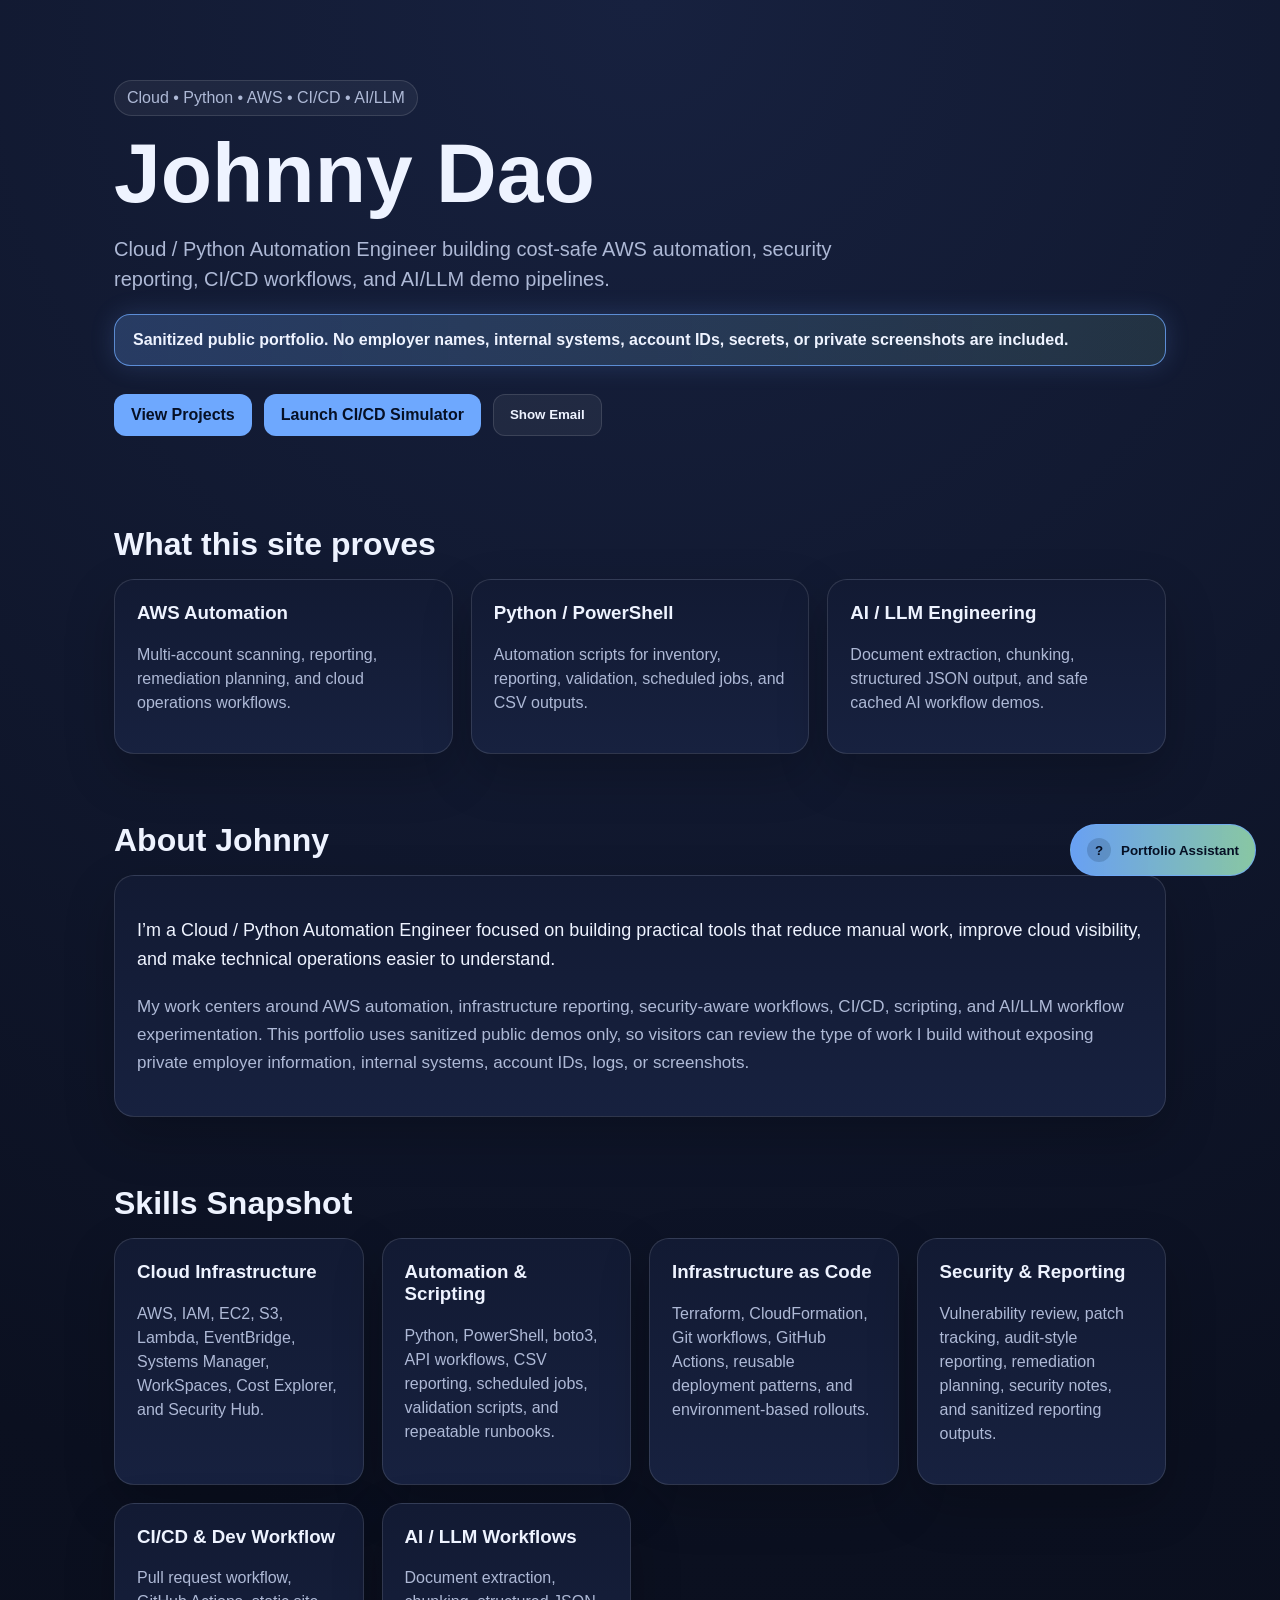
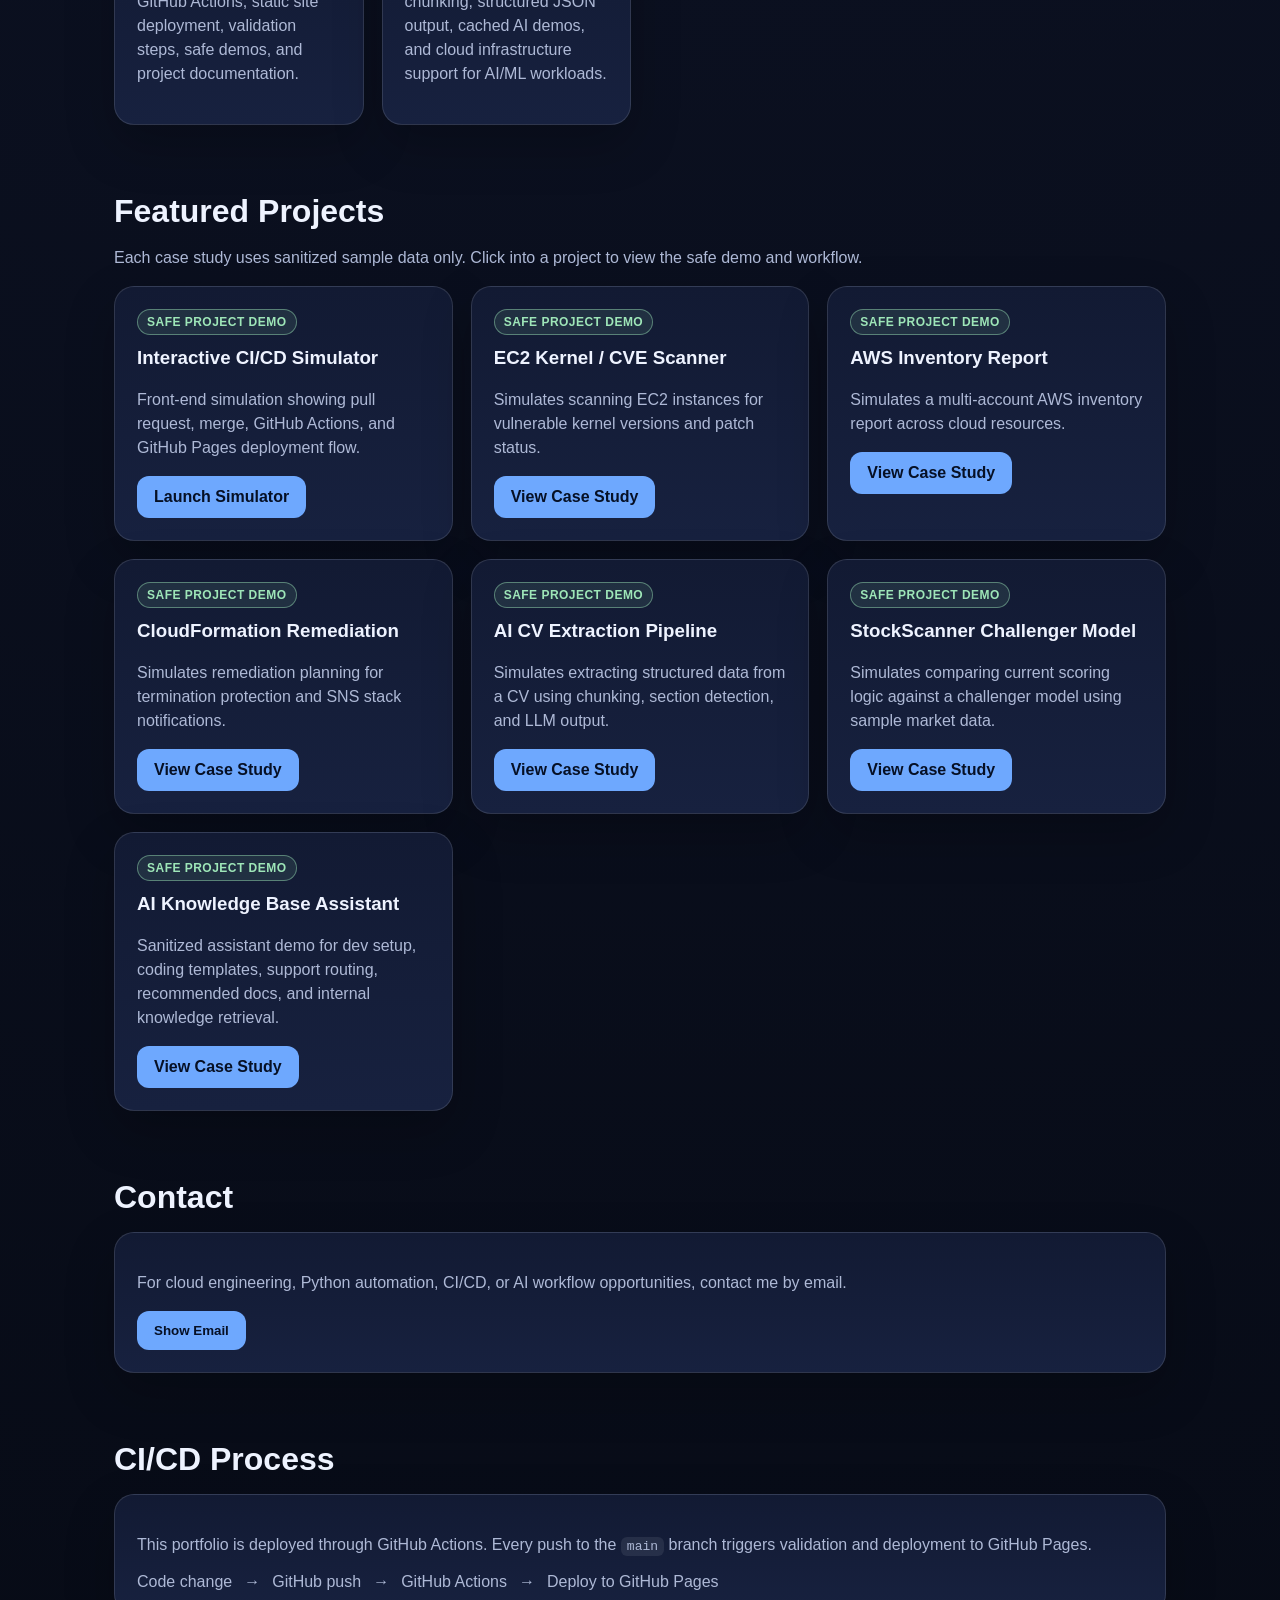
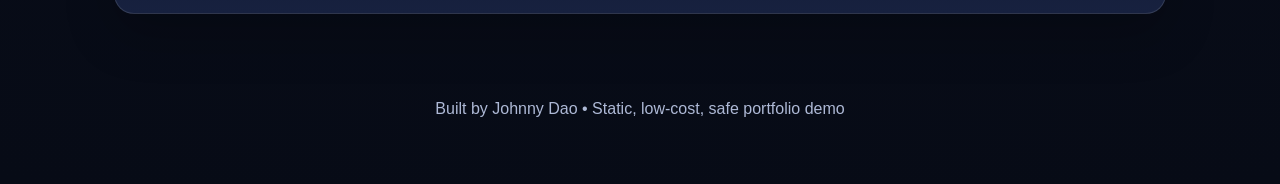
==== index.html @ aa7c425a "build interactive portfolio site" ====
﻿<!doctype html>
<html lang="en">
<head>
  <meta charset="utf-8" />
  <meta name="viewport" content="width=device-width, initial-scale=1" />
  <title>Johnny Dao | Cloud & Python Automation Portfolio</title>
  <link rel="stylesheet" href="styles.css" />
</head>
<body>
  <header class="hero">
    <div class="pill">Cloud • Python • AWS • CI/CD • AI/LLM</div>
    <h1>Johnny Dao</h1>
    <p class="subtitle">
      Cloud / Python Automation Engineer building cost-safe AWS automation,
      security reporting, CI/CD workflows, and AI/LLM demo pipelines.
    </p>

    <div class="hero-callout">
      Sanitized public portfolio. No employer names, internal systems, account IDs, secrets, or private screenshots are included.
    </div>

    <div class="hero-actions">
      <a href="#projects" class="btn primary cta-pulse">View Projects</a>
      <a href="projects/cicd-simulator.html" class="btn primary cta-pulse">Launch CI/CD Simulator</a>
      <button class="btn" type="button" data-show-email>Show Email</button>
    </div>
<!-- EMAIL_REVEAL_START -->
    <div id="email-reveal" class="email-reveal hidden" aria-live="polite">
      <p class="muted">Copy and paste this email:</p>
      <div class="email-copy-row">
        <code id="contact-email">jdao917@gmail.com</code>
        <button id="copy-email-btn" class="btn primary" type="button">Copy Email</button>
      </div>
      <p id="copy-email-status" class="small-note"></p>
    </div>
<!-- EMAIL_REVEAL_END -->
  </header>

  <main>
    <section class="section">
      <h2>What this site proves</h2>
      <div class="grid three">
        <div class="card">
          <h3>AWS Automation</h3>
          <p>Multi-account scanning, reporting, remediation planning, and cloud operations workflows.</p>
        </div>
        <div class="card">
          <h3>Python / PowerShell</h3>
          <p>Automation scripts for inventory, reporting, validation, scheduled jobs, and CSV outputs.</p>
        </div>
        <div class="card">
          <h3>AI / LLM Engineering</h3>
          <p>Document extraction, chunking, structured JSON output, and safe cached AI workflow demos.</p>
        </div>
      </div>
    </section>
    <section id="about" class="section">
      <h2>About Johnny</h2>
      <div class="card about-card">
        <p>
          I’m a Cloud / Python Automation Engineer focused on building practical tools that reduce manual work,
          improve cloud visibility, and make technical operations easier to understand.
        </p>
        <p>
          My work centers around AWS automation, infrastructure reporting, security-aware workflows, CI/CD,
          scripting, and AI/LLM workflow experimentation. This portfolio uses sanitized public demos only,
          so visitors can review the type of work I build without exposing private employer information,
          internal systems, account IDs, logs, or screenshots.
        </p>
      </div>
    </section>

    <section class="section">
      <h2>Skills Snapshot</h2>
      <div class="grid three">
        <div class="card">
          <h3>Cloud Infrastructure</h3>
          <p>AWS, IAM, EC2, S3, Lambda, EventBridge, Systems Manager, WorkSpaces, Cost Explorer, and Security Hub.</p>
        </div>
        <div class="card">
          <h3>Automation & Scripting</h3>
          <p>Python, PowerShell, boto3, API workflows, CSV reporting, scheduled jobs, validation scripts, and repeatable runbooks.</p>
        </div>
        <div class="card">
          <h3>Infrastructure as Code</h3>
          <p>Terraform, CloudFormation, Git workflows, GitHub Actions, reusable deployment patterns, and environment-based rollouts.</p>
        </div>
        <div class="card">
          <h3>Security & Reporting</h3>
          <p>Vulnerability review, patch tracking, audit-style reporting, remediation planning, security notes, and sanitized reporting outputs.</p>
        </div>
        <div class="card">
          <h3>CI/CD & Dev Workflow</h3>
          <p>Pull request workflow, GitHub Actions, static site deployment, validation steps, safe demos, and project documentation.</p>
        </div>
        <div class="card">
          <h3>AI / LLM Workflows</h3>
          <p>Document extraction, chunking, structured JSON output, cached AI demos, and cloud infrastructure support for AI/ML workloads.</p>
        </div>
      </div>
    </section>
    <section id="projects" class="section">
      <h2>Featured Projects</h2>
      <p class="muted">
        Each case study uses sanitized sample data only. Click into a project to view the safe demo and workflow.
      </p>

      <div class="grid two">
        <article class="project-card" data-project-id="cicd">
          <h3>Interactive CI/CD Simulator</h3>
          <p>Front-end simulation showing pull request, merge, GitHub Actions, and GitHub Pages deployment flow.</p>
          <a href="projects/cicd-simulator.html" class="btn primary" data-view-project="cicd">Launch Simulator</a>
        </article>

        <article class="project-card" data-project-id="cve">
          <h3>EC2 Kernel / CVE Scanner</h3>
          <p>Simulates scanning EC2 instances for vulnerable kernel versions and patch status.</p>
          <a href="projects/ec2-kernel-cve-scanner.html" class="btn primary" data-view-project="cve">View Case Study</a>
        </article>

        <article class="project-card" data-project-id="inventory">
          <h3>AWS Inventory Report</h3>
          <p>Simulates a multi-account AWS inventory report across cloud resources.</p>
          <a href="projects/aws-inventory-report.html" class="btn primary" data-view-project="inventory">View Case Study</a>
        </article>

        <article class="project-card" data-project-id="cloudformation">
          <h3>CloudFormation Remediation</h3>
          <p>Simulates remediation planning for termination protection and SNS stack notifications.</p>
          <a href="projects/cloudformation-remediation.html" class="btn primary" data-view-project="cloudformation">View Case Study</a>
        </article>

        <article class="project-card" data-project-id="ai-cv">
          <h3>AI CV Extraction Pipeline</h3>
          <p>Simulates extracting structured data from a CV using chunking, section detection, and LLM output.</p>
          <a href="projects/ai-cv-extraction.html" class="btn primary" data-view-project="ai-cv">View Case Study</a>
        </article>

        <article class="project-card" data-project-id="stockscanner">
          <h3>StockScanner Challenger Model</h3>
          <p>Simulates comparing current scoring logic against a challenger model using sample market data.</p>
          <a href="projects/stockscanner-challenger.html" class="btn primary" data-view-project="stockscanner">View Case Study</a>
        </article>
        <article class="project-card" data-project-id="ai-kb">
          <h3>AI Knowledge Base Assistant</h3>
          <p>Sanitized assistant demo for dev setup, coding templates, support routing, recommended docs, and internal knowledge retrieval.</p>
          <a href="projects/ai-knowledgebase-assistant.html" class="btn primary" data-view-project="ai-kb">View Case Study</a>
        </article>
      
      </div>
    </section>

    <section id="contact" class="section">
      <h2>Contact</h2>
      <div class="card">
        <p>
          For cloud engineering, Python automation, CI/CD, or AI workflow opportunities, contact me by email.
        </p>
        <button class="btn primary" type="button" data-show-email>Show Email</button>
      </div>
    </section>

    <section id="cicd" class="section">
      <h2>CI/CD Process</h2>
      <div class="card">
        <p>
          This portfolio is deployed through GitHub Actions. Every push to the
          <code>main</code> branch triggers validation and deployment to GitHub Pages.
        </p>
        <div class="pipeline">
          <span>Code change</span>
          <span>→</span>
          <span>GitHub push</span>
          <span>→</span>
          <span>GitHub Actions</span>
          <span>→</span>
          <span>Deploy to GitHub Pages</span>
        </div>
      </div>
    </section>
  </main>

  <footer>
    <p>Built by Johnny Dao • Static, low-cost, safe portfolio demo</p>
  </footer>
  <!-- PORTFOLIO_ASSISTANT_START -->
  <div id="portfolio-assistant" class="assistant-widget" aria-live="polite">
    <button id="assistant-launcher" class="assistant-launcher" type="button" aria-expanded="false" aria-controls="assistant-panel">
      <span class="assistant-launcher-icon">?</span>
      <span>Portfolio Assistant</span>
    </button>

    <section id="assistant-panel" class="assistant-panel hidden" aria-label="Portfolio assistant">
      <div class="assistant-header">
        <div>
          <strong>Portfolio Assistant</strong>
          <span>Ask about Johnny's skills and projects</span>
        </div>
        <button id="assistant-close" class="assistant-close" type="button" aria-label="Close assistant">×</button>
      </div>

      <div id="assistant-messages" class="assistant-messages">
        <div class="assistant-message bot">
          Hi, I’m Johnny’s portfolio assistant. Choose a question below or type one in.
        </div>
      </div>

      <div class="assistant-quick-actions">
        <button type="button" data-assistant-question="path">Recommended path</button>
        <button type="button" data-assistant-question="who">Who is Johnny?</button>
        <button type="button" data-assistant-question="site">What does this site do?</button>
        <button type="button" data-assistant-question="projects">Show projects</button>
        <button type="button" data-assistant-question="aws">AWS automation</button>
        <button type="button" data-assistant-question="ai">AI / LLM work</button><button type="button" data-assistant-question="kb">Knowledge base</button>
        <button type="button" data-assistant-question="cicd">CI/CD simulator</button>
        <button type="button" data-assistant-question="contact">Contact</button>
      </div>

      <form id="assistant-form" class="assistant-form">
        <input id="assistant-input" type="text" placeholder="Ask about Johnny, projects, CI/CD..." autocomplete="off" />
        <button class="btn primary" type="submit">Ask</button>
      </form>
    </section>
  </div>
  <!-- PORTFOLIO_ASSISTANT_END -->
  <script src="script.js"></script>
</body>
</html>
---- styles.css ----
﻿:root {
  --bg: #0b1020;
  --card: #121a33;
  --card2: #17213f;
  --text: #eef3ff;
  --muted: #aeb9d6;
  --accent: #6ea8fe;
  --good: #9ee6b8;
  --warning: #ffe8a3;
  --border: rgba(255,255,255,.12);
}

* {
  box-sizing: border-box;
}

html {
  scroll-behavior: smooth;
}

body {
  margin: 0;
  font-family: Arial, Helvetica, sans-serif;
  background: radial-gradient(circle at top, #17213f 0, #0b1020 45%, #070b16 100%);
  color: var(--text);
}

.hero,
.section,
.page-shell {
  max-width: 1100px;
  margin: 0 auto;
  padding-left: 24px;
  padding-right: 24px;
}

.hero {
  padding-top: 80px;
  padding-bottom: 56px;
}

.page-shell {
  padding-top: 34px;
  padding-bottom: 56px;
}

.pill {
  display: inline-block;
  padding: 8px 12px;
  border: 1px solid var(--border);
  border-radius: 999px;
  color: var(--muted);
  background: rgba(255,255,255,.05);
  margin-bottom: 18px;
}

h1 {
  font-size: clamp(44px, 8vw, 84px);
  margin: 0 0 12px;
  line-height: .95;
}

h2 {
  font-size: 32px;
  margin: 0 0 16px;
}

h3 {
  margin-top: 0;
}

.subtitle,
.project-lead {
  max-width: 780px;
  font-size: 20px;
  color: var(--muted);
  line-height: 1.5;
}

.section {
  padding-top: 34px;
  padding-bottom: 34px;
}

.grid {
  display: grid;
  gap: 18px;
}

.grid.two {
  grid-template-columns: repeat(auto-fit, minmax(280px, 1fr));
}

.grid.three {
  grid-template-columns: repeat(auto-fit, minmax(220px, 1fr));
}

.card,
.project-card,
.output,
.project-detail {
  background: linear-gradient(180deg, var(--card), var(--card2));
  border: 1px solid var(--border);
  border-radius: 20px;
  padding: 22px;
  box-shadow: 0 20px 50px rgba(0,0,0,.22);
}

.project-detail {
  margin-top: 22px;
}

.project-card {
  position: relative;
}

.project-card::before {
  content: "SAFE PROJECT DEMO";
  display: inline-block;
  margin-bottom: 12px;
  padding: 5px 9px;
  border-radius: 999px;
  border: 1px solid rgba(158,230,184,.45);
  background: rgba(158,230,184,.10);
  color: var(--good);
  font-size: 12px;
  font-weight: 800;
  letter-spacing: .04em;
}

.project-card.viewed {
  border-color: rgba(158,230,184,.55);
}

.viewed-badge {
  display: inline-block;
  margin-left: 10px;
  margin-top: 14px;
  padding: 5px 10px;
  border-radius: 999px;
  border: 1px solid rgba(158,230,184,.45);
  background: rgba(158,230,184,.10);
  color: var(--good);
  font-size: 12px;
  font-weight: 800;
}

.project-card p,
.card p,
.muted,
li {
  color: var(--muted);
  line-height: 1.5;
}

.hero-actions {
  display: flex;
  gap: 12px;
  flex-wrap: wrap;
  margin-top: 28px;
}

.btn,
.back-button {
  display: inline-block;
  border: 1px solid var(--border);
  background: rgba(255,255,255,.06);
  color: var(--text);
  padding: 11px 16px;
  border-radius: 12px;
  text-decoration: none;
  cursor: pointer;
  font-weight: 700;
}

.btn.primary {
  background: var(--accent);
  color: #061025;
  border-color: transparent;
}

.btn:hover,
.back-button:hover {
  transform: translateY(-2px);
  filter: brightness(1.08);
}

.back-button {
  margin-bottom: 18px;
}

.hero-callout,
.demo-callout,
.sim-callout {
  margin: 18px 0 16px;
  padding: 16px 18px;
  border-radius: 16px;
  border: 1px solid rgba(110,168,254,.75);
  background: linear-gradient(90deg, rgba(110,168,254,.24), rgba(158,230,184,.12));
  color: var(--text);
  font-weight: 800;
  box-shadow: 0 0 24px rgba(110,168,254,.18);
}

.output {
  margin-top: 24px;
  scroll-margin: 120px;
}

.hidden {
  display: none;
}

.output-header {
  display: flex;
  justify-content: space-between;
  gap: 12px;
  align-items: center;
  border-bottom: 1px solid var(--border);
  padding-bottom: 12px;
  margin-bottom: 16px;
}

.status {
  color: var(--good);
  font-size: 13px;
  border: 1px solid rgba(158,230,184,.35);
  padding: 6px 10px;
  border-radius: 999px;
}

pre {
  background: #050814;
  color: #d6e2ff;
  padding: 16px;
  border-radius: 14px;
  overflow-x: auto;
  min-height: 120px;
}

.metrics {
  display: grid;
  grid-template-columns: repeat(auto-fit, minmax(160px, 1fr));
  gap: 12px;
  margin: 18px 0;
}

.metric {
  background: rgba(255,255,255,.06);
  border: 1px solid var(--border);
  border-radius: 14px;
  padding: 14px;
}

.metric strong {
  display: block;
  font-size: 24px;
  margin-bottom: 4px;
}

table {
  width: 100%;
  border-collapse: collapse;
  overflow: hidden;
  border-radius: 14px;
}

th,
td {
  padding: 12px;
  border-bottom: 1px solid var(--border);
  text-align: left;
}

th {
  color: var(--muted);
  background: rgba(255,255,255,.06);
}

.architecture {
  color: var(--muted);
  font-style: italic;
}

.security-notice {
  margin: 18px 0;
  padding: 14px 16px;
  border: 1px solid rgba(255, 193, 7, .35);
  background: rgba(255, 193, 7, .08);
  color: var(--warning);
  border-radius: 14px;
  line-height: 1.5;
}

.demo-steps {
  margin: 16px 0 18px;
  padding: 16px;
  border: 1px solid var(--border);
  background: rgba(255,255,255,.05);
  border-radius: 14px;
}

.demo-steps h4 {
  margin: 0 0 10px;
}

.demo-steps ul {
  margin: 0;
  padding-left: 22px;
}

.pipeline {
  display: flex;
  gap: 12px;
  flex-wrap: wrap;
  margin-top: 16px;
  color: var(--muted);
}

code {
  background: rgba(255,255,255,.08);
  padding: 2px 6px;
  border-radius: 6px;
}

.simulator-card {
  overflow: hidden;
}

.sim-form {
  display: flex;
  gap: 12px;
  flex-wrap: wrap;
  align-items: end;
  margin-top: 18px;
}

.sim-form label {
  display: block;
  width: 100%;
  color: var(--muted);
  font-weight: 700;
}

.sim-form select {
  flex: 1;
  min-width: 220px;
  padding: 12px 14px;
  border-radius: 12px;
  border: 1px solid var(--border);
  background: #050814;
  color: var(--text);
  font-size: 16px;
}

.sim-backdrop {
  position: fixed;
  inset: 0;
  background: rgba(0,0,0,.72);
  z-index: 999;
}

.sim-output {
  position: fixed;
  top: 50%;
  left: 50%;
  transform: translate(-50%, -50%);
  width: min(900px, calc(100vw - 32px));
  max-height: 86vh;
  overflow-y: auto;
  z-index: 1000;
  margin-top: 0;
  padding: 24px;
  border: 1px solid var(--border);
  background: linear-gradient(180deg, var(--card), var(--card2));
  border-radius: 20px;
  box-shadow: 0 30px 90px rgba(0,0,0,.55);
}

.sim-output.hidden,
.sim-backdrop.hidden {
  display: none;
}

.modal-close {
  position: absolute;
  top: 14px;
  right: 14px;
  width: 34px;
  height: 34px;
  border-radius: 999px;
  border: 1px solid var(--border);
  background: rgba(255,255,255,.08);
  color: var(--text);
  cursor: pointer;
  font-size: 22px;
  line-height: 1;
}

.sim-pipeline {
  display: grid;
  gap: 10px;
  margin: 12px 0 18px;
}

.sim-step {
  padding: 12px 14px;
  border-radius: 12px;
  border: 1px solid var(--border);
  background: rgba(255,255,255,.05);
  color: var(--muted);
}

.sim-step.done {
  color: var(--good);
  border-color: rgba(158,230,184,.35);
  background: rgba(158,230,184,.08);
}

.sim-preview {
  margin-top: 14px;
  padding: 14px 16px;
  border-radius: 14px;
  border: 1px solid var(--border);
  background: rgba(255,255,255,.06);
  text-align: center;
}

.sim-animal {
  font-size: 72px;
  line-height: 1;
  margin-bottom: 12px;
}

.sim-animal-label {
  font-size: 18px;
  font-weight: 700;
  margin-bottom: 10px;
  color: var(--text);
}

#merge-pr-btn {
  margin: 4px 0 18px;
}

#merge-pr-btn:disabled {
  opacity: .6;
  cursor: not-allowed;
}

footer {
  text-align: center;
  color: var(--muted);
  padding: 36px 24px 50px;
}

@media (max-width: 640px) {
  .hero {
    padding-top: 48px;
  }

  .hero-actions,
  .sim-form {
    flex-direction: column;
    align-items: stretch;
  }

  .btn {
    text-align: center;
  }
}

/* Actionable CTA button pulse */
.cta-pulse,
.project-card .btn.primary,
[data-demo-file],
#run-cicd-sim {
  position: relative;
  box-shadow: 0 0 0 0 rgba(110,168,254,.65);
  animation: pulseCta 1.8s infinite;
}

.cta-pulse:hover,
.project-card .btn.primary:hover,
[data-demo-file]:hover,
#run-cicd-sim:hover {
  transform: translateY(-2px);
  filter: brightness(1.12);
}

@keyframes pulseCta {
  0% {
    box-shadow: 0 0 0 0 rgba(110,168,254,.65);
  }
  70% {
    box-shadow: 0 0 0 12px rgba(110,168,254,0);
  }
  100% {
    box-shadow: 0 0 0 0 rgba(110,168,254,0);
  }
}

/* Email reveal card */
.email-reveal {
  margin-top: 22px;
  max-width: 560px;
  padding: 18px;
  border-radius: 18px;
  border: 1px solid rgba(110,168,254,.55);
  background: linear-gradient(180deg, rgba(18,26,51,.95), rgba(23,33,63,.95));
  box-shadow: 0 20px 50px rgba(0,0,0,.22);
}

.email-copy-row {
  display: flex;
  gap: 12px;
  flex-wrap: wrap;
  align-items: center;
}

.email-copy-row code {
  font-size: 18px;
  padding: 12px 14px;
  background: #050814;
  border: 1px solid var(--border);
  border-radius: 12px;
}

.small-note {
  margin-bottom: 0;
  color: var(--good);
  font-weight: 700;
}

/* Portfolio Assistant */
.assistant-widget {
  position: fixed;
  right: 24px;
  bottom: 24px;
  z-index: 1200;
  font-family: Arial, Helvetica, sans-serif;
}

.assistant-launcher {
  display: flex;
  align-items: center;
  gap: 10px;
  border: 1px solid rgba(110,168,254,.75);
  background: linear-gradient(90deg, rgba(110,168,254,.95), rgba(158,230,184,.85));
  color: #061025;
  padding: 13px 16px;
  border-radius: 999px;
  cursor: pointer;
  font-weight: 800;
  box-shadow: 0 0 0 0 rgba(110,168,254,.65);
  animation: pulseCta 1.8s infinite;
}

.assistant-launcher:hover {
  transform: translateY(-2px);
  filter: brightness(1.08);
}

.assistant-launcher-icon {
  width: 24px;
  height: 24px;
  display: inline-grid;
  place-items: center;
  border-radius: 999px;
  background: rgba(6,16,37,.16);
  font-weight: 900;
}

.assistant-panel {
  position: absolute;
  right: 0;
  bottom: 64px;
  width: min(390px, calc(100vw - 32px));
  border: 1px solid var(--border);
  border-radius: 22px;
  background: linear-gradient(180deg, var(--card), var(--card2));
  box-shadow: 0 30px 90px rgba(0,0,0,.55);
  overflow: hidden;
}

.assistant-panel.hidden {
  display: none;
}

.assistant-header {
  display: flex;
  justify-content: space-between;
  gap: 12px;
  align-items: flex-start;
  padding: 16px;
  border-bottom: 1px solid var(--border);
  background: rgba(255,255,255,.04);
}

.assistant-header strong {
  display: block;
  margin-bottom: 4px;
}

.assistant-header span {
  display: block;
  color: var(--muted);
  font-size: 13px;
}

.assistant-close {
  width: 32px;
  height: 32px;
  border-radius: 999px;
  border: 1px solid var(--border);
  background: rgba(255,255,255,.08);
  color: var(--text);
  cursor: pointer;
  font-size: 20px;
  line-height: 1;
}

.assistant-messages {
  display: grid;
  gap: 10px;
  max-height: 280px;
  overflow-y: auto;
  padding: 16px;
}

.assistant-message {
  padding: 12px 13px;
  border-radius: 16px;
  line-height: 1.45;
  font-size: 14px;
}

.assistant-message p {
  margin: 0;
}

.assistant-message.bot {
  background: rgba(255,255,255,.06);
  border: 1px solid var(--border);
  color: var(--text);
}

.assistant-message.user {
  justify-self: end;
  background: rgba(110,168,254,.18);
  border: 1px solid rgba(110,168,254,.45);
  color: var(--text);
}

.assistant-links {
  display: flex;
  gap: 8px;
  flex-wrap: wrap;
  margin-top: 10px;
}

.assistant-link {
  display: inline-block;
  padding: 7px 9px;
  border-radius: 999px;
  background: rgba(110,168,254,.14);
  border: 1px solid rgba(110,168,254,.45);
  color: var(--text);
  text-decoration: none;
  font-size: 13px;
  font-weight: 800;
}

.assistant-quick-actions {
  display: flex;
  gap: 8px;
  flex-wrap: wrap;
  padding: 0 16px 14px;
}

.assistant-quick-actions button {
  border: 1px solid var(--border);
  background: rgba(255,255,255,.06);
  color: var(--text);
  border-radius: 999px;
  padding: 8px 10px;
  cursor: pointer;
  font-size: 13px;
  font-weight: 700;
}

.assistant-quick-actions button:hover,
.assistant-link:hover {
  filter: brightness(1.12);
  transform: translateY(-1px);
}

.assistant-form {
  display: flex;
  gap: 8px;
  padding: 14px 16px 16px;
  border-top: 1px solid var(--border);
  background: rgba(0,0,0,.12);
}

.assistant-form input {
  flex: 1;
  min-width: 0;
  padding: 11px 12px;
  border-radius: 12px;
  border: 1px solid var(--border);
  background: #050814;
  color: var(--text);
  font-size: 14px;
}

.assistant-form .btn {
  padding: 10px 12px;
}

@media (max-width: 640px) {
  .assistant-widget {
    right: 16px;
    bottom: 16px;
    left: 16px;
  }

  .assistant-launcher {
    margin-left: auto;
  }

  .assistant-panel {
    right: 0;
    left: 0;
    width: auto;
    bottom: 64px;
  }
}

/* LinkedIn polish */
.about-card p {
  font-size: 17px;
  line-height: 1.65;
  color: var(--muted);
}

.about-card p:first-child {
  color: var(--text);
  font-size: 18px;
}

.assistant-quick-actions button:first-child {
  border-color: rgba(158,230,184,.55);
  background: rgba(158,230,184,.12);
  color: var(--good);
}

.project-footer-actions {
  display: flex;
  gap: 12px;
  flex-wrap: wrap;
  margin-top: 28px;
  padding-top: 22px;
  border-top: 1px solid var(--border);
}

.demo-links {
  margin-top: 18px;
}

.demo-links h4 {
  margin: 0 0 12px;
}

.demo-link-grid {
  display: grid;
  grid-template-columns: repeat(auto-fit, minmax(220px, 1fr));
  gap: 12px;
}

.doc-link-card {
  display: block;
  padding: 14px;
  border-radius: 14px;
  border: 1px solid rgba(110,168,254,.45);
  background: rgba(110,168,254,.08);
  color: var(--text);
  text-decoration: none;
}

.doc-link-card strong {
  display: block;
  margin-bottom: 6px;
}

.doc-link-card span {
  display: block;
  color: var(--muted);
  line-height: 1.45;
}

.doc-link-card:hover {
  transform: translateY(-2px);
  filter: brightness(1.12);
}

/* Make generated knowledge base document links feel clickable */
.demo-links .doc-link-card {
  position: relative;
  box-shadow: 0 0 0 0 rgba(110,168,254,.55);
  animation: pulseDocCard 2s infinite;
  transition: transform .18s ease, filter .18s ease, border-color .18s ease;
}

.demo-links .doc-link-card::after {
  content: "Open doc →";
  display: inline-block;
  margin-top: 12px;
  padding: 6px 9px;
  border-radius: 999px;
  background: var(--accent);
  color: #061025;
  font-size: 12px;
  font-weight: 900;
}

.demo-links .doc-link-card:hover {
  transform: translateY(-3px);
  filter: brightness(1.15);
  border-color: rgba(110,168,254,.85);
}

@keyframes pulseDocCard {
  0% {
    box-shadow: 0 0 0 0 rgba(110,168,254,.55);
  }
  70% {
    box-shadow: 0 0 0 10px rgba(110,168,254,0);
  }
  100% {
    box-shadow: 0 0 0 0 rgba(110,168,254,0);
  }
}
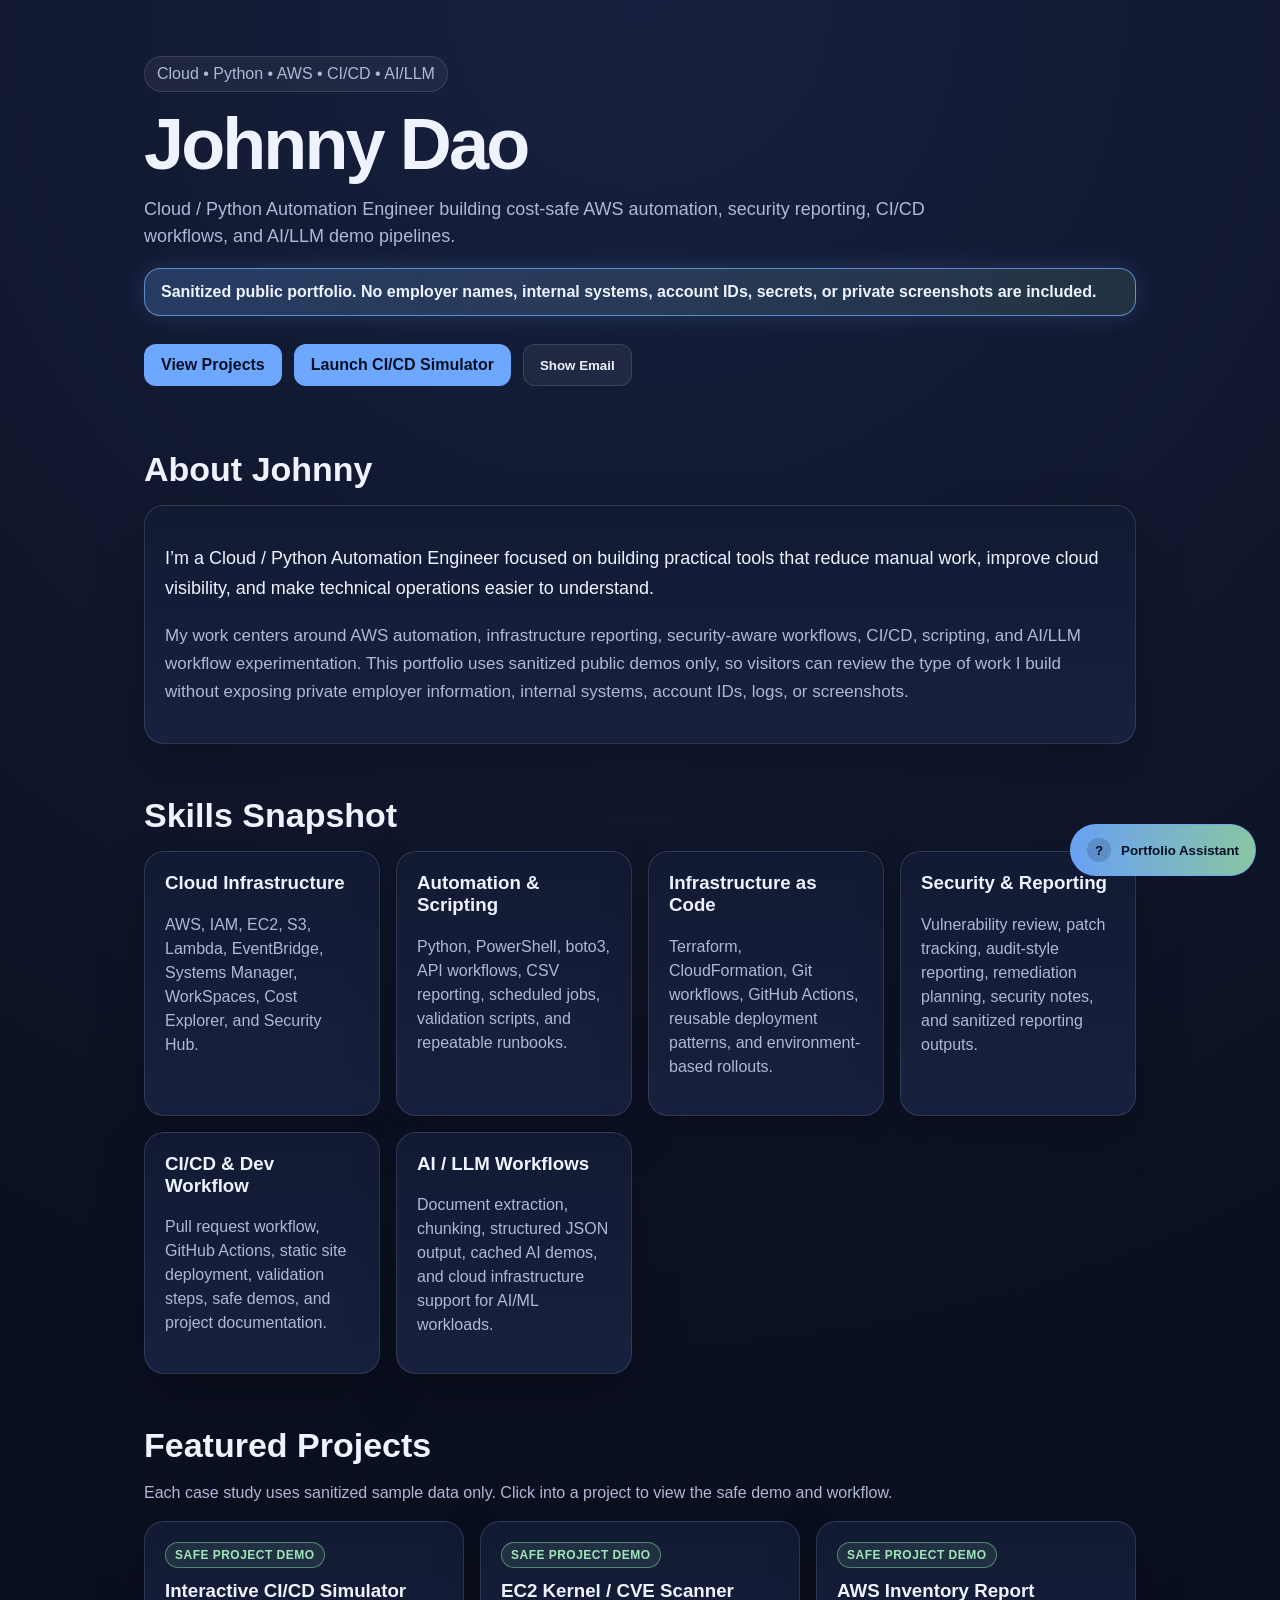
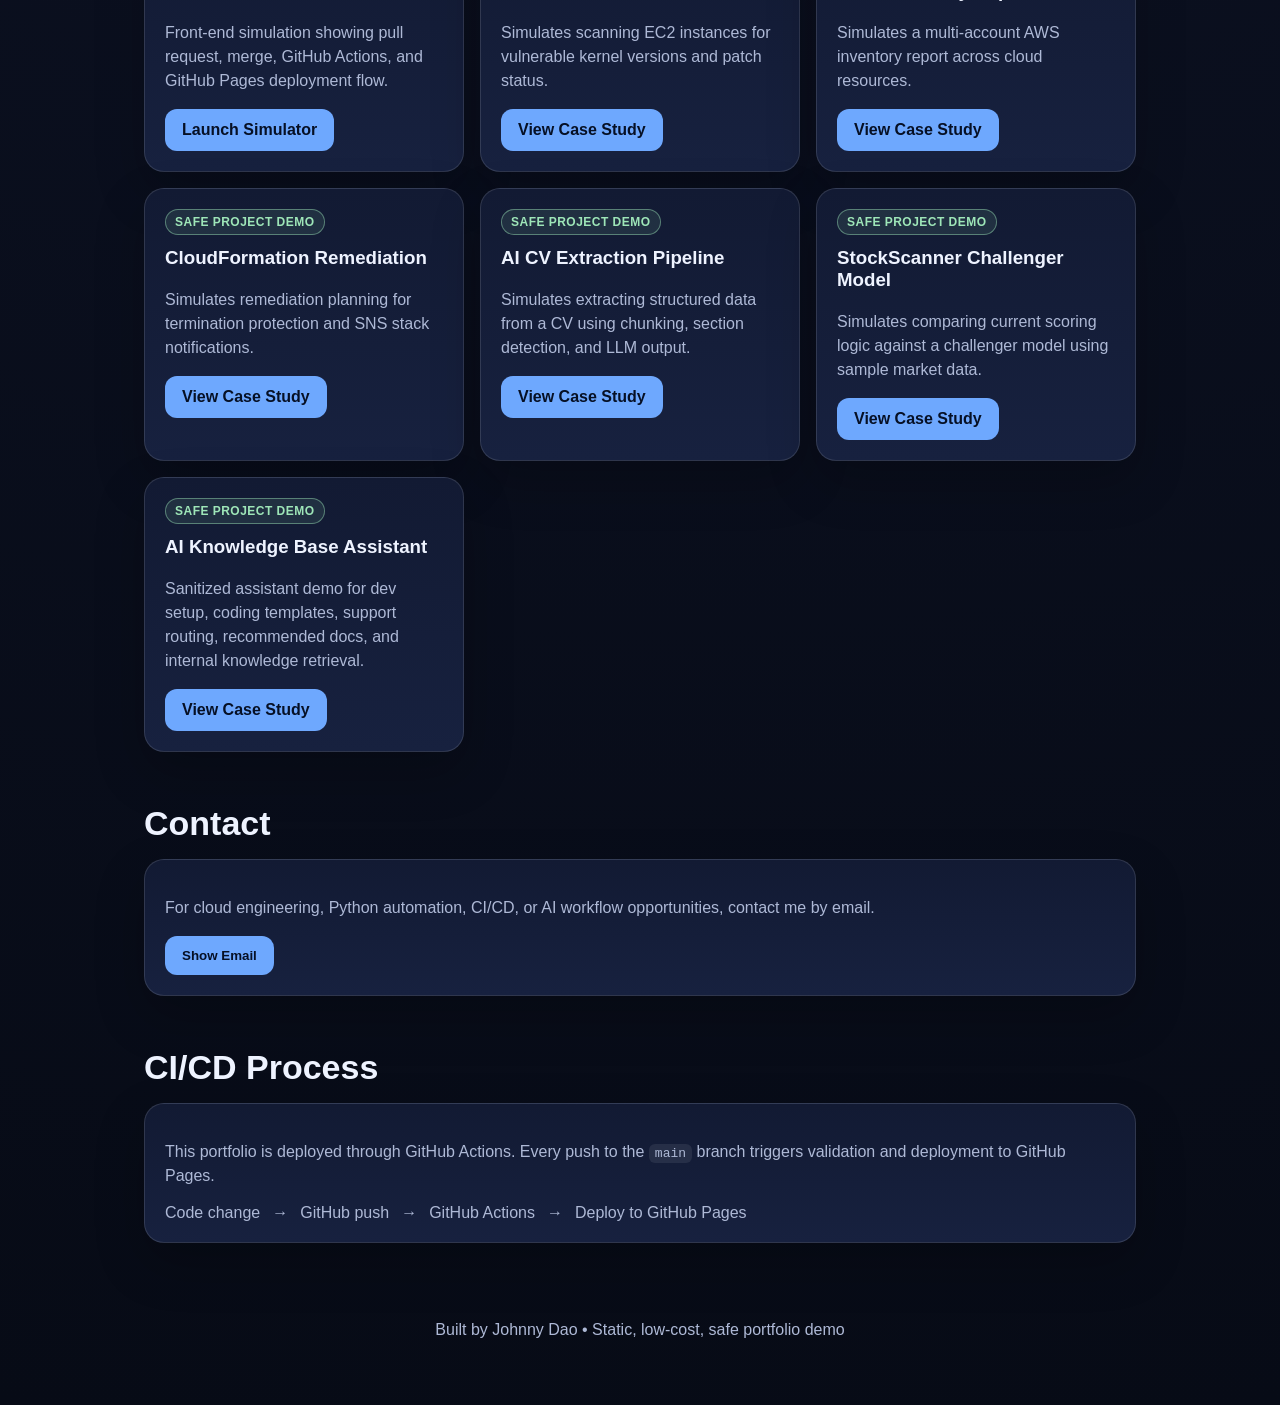
==== commit fb102dfd: "tighten homepage layout" ====
--- a/index.html
+++ b/index.html
@@ -37,24 +37,7 @@
   </header>
 
   <main>
-    <section class="section">
-      <h2>What this site proves</h2>
-      <div class="grid three">
-        <div class="card">
-          <h3>AWS Automation</h3>
-          <p>Multi-account scanning, reporting, remediation planning, and cloud operations workflows.</p>
-        </div>
-        <div class="card">
-          <h3>Python / PowerShell</h3>
-          <p>Automation scripts for inventory, reporting, validation, scheduled jobs, and CSV outputs.</p>
-        </div>
-        <div class="card">
-          <h3>AI / LLM Engineering</h3>
-          <p>Document extraction, chunking, structured JSON output, and safe cached AI workflow demos.</p>
-        </div>
-      </div>
-    </section>
-    <section id="about" class="section">
+<section id="about" class="section">
       <h2>About Johnny</h2>
       <div class="card about-card">
         <p>
@@ -232,3 +215,4 @@
 
 
 
+
--- a/styles.css
+++ b/styles.css
@@ -841,3 +841,70 @@
     box-shadow: 0 0 0 0 rgba(110,168,254,0);
   }
 }
+
+/* Homepage layout tightening */
+.hero {
+  padding-top: 56px;
+  padding-bottom: 38px;
+}
+
+h1 {
+  font-size: clamp(42px, 6.5vw, 72px);
+  letter-spacing: -0.04em;
+}
+
+h2 {
+  font-size: clamp(26px, 3vw, 34px);
+}
+
+.subtitle,
+.project-lead {
+  font-size: 18px;
+  max-width: 820px;
+}
+
+.section {
+  padding-top: 26px;
+  padding-bottom: 26px;
+}
+
+.card,
+.project-card,
+.output,
+.project-detail {
+  padding: 20px;
+}
+
+.hero-callout,
+.demo-callout,
+.sim-callout {
+  padding: 14px 16px;
+}
+
+.grid {
+  gap: 16px;
+}
+
+@media (min-width: 1100px) {
+  .hero,
+  .section,
+  .page-shell {
+    max-width: 1040px;
+  }
+}
+
+@media (max-width: 640px) {
+  .hero {
+    padding-top: 42px;
+    padding-bottom: 28px;
+  }
+
+  h1 {
+    font-size: clamp(42px, 14vw, 58px);
+  }
+
+  .subtitle,
+  .project-lead {
+    font-size: 17px;
+  }
+}
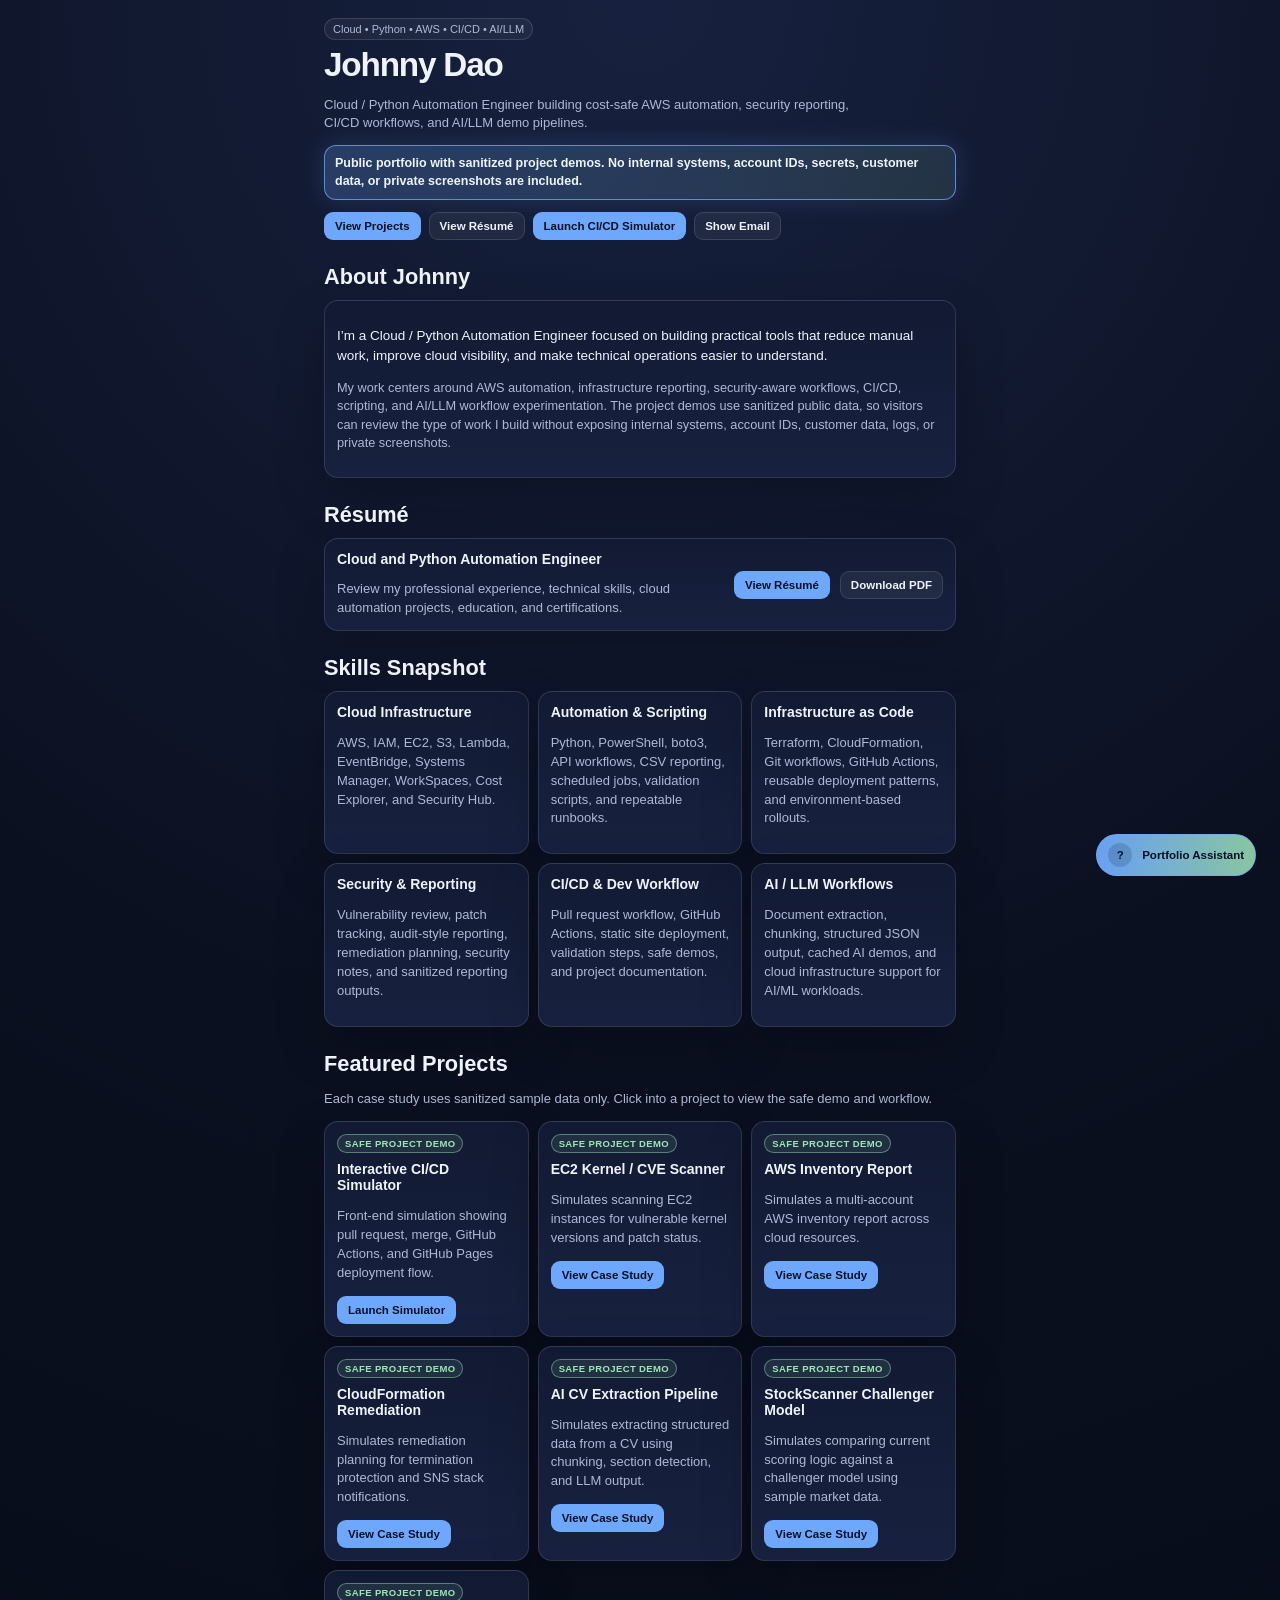
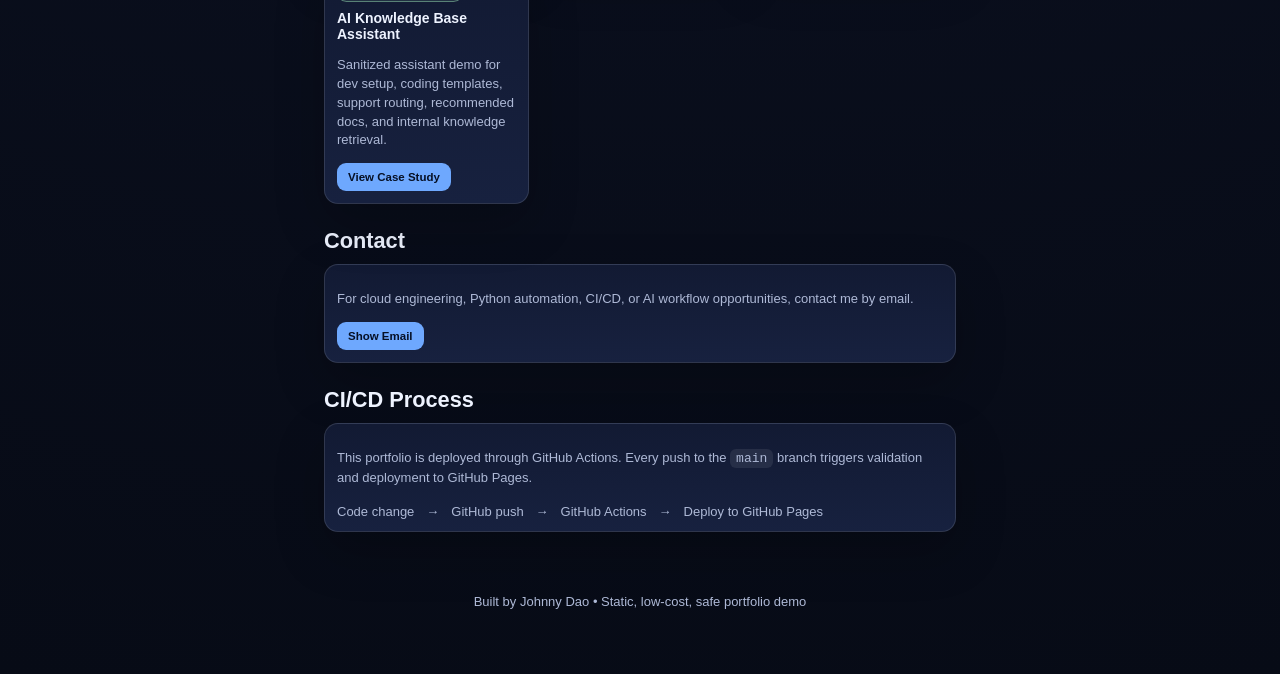
==== commit 5c56daaa: "Add resume to portfolio" ====
--- a/index.html
+++ b/index.html
@@ -16,11 +16,12 @@
     </p>
 
     <div class="hero-callout">
-      Sanitized public portfolio. No employer names, internal systems, account IDs, secrets, or private screenshots are included.
+      Public portfolio with sanitized project demos. No internal systems, account IDs, secrets, customer data, or private screenshots are included.
     </div>
 
     <div class="hero-actions">
       <a href="#projects" class="btn primary cta-pulse">View Projects</a>
+      <a href="Johnny-Dao-Resume.pdf" class="btn" target="_blank" rel="noopener">View Résumé</a>
       <a href="projects/cicd-simulator.html" class="btn primary cta-pulse">Launch CI/CD Simulator</a>
       <button class="btn" type="button" data-show-email>Show Email</button>
     </div>
@@ -46,10 +47,24 @@
         </p>
         <p>
           My work centers around AWS automation, infrastructure reporting, security-aware workflows, CI/CD,
-          scripting, and AI/LLM workflow experimentation. This portfolio uses sanitized public demos only,
-          so visitors can review the type of work I build without exposing private employer information,
-          internal systems, account IDs, logs, or screenshots.
-        </p>
+          scripting, and AI/LLM workflow experimentation. The project demos use sanitized public data,
+          so visitors can review the type of work I build without exposing internal systems, account IDs,
+          customer data, logs, or private screenshots.
+        </p>
+      </div>
+    </section>
+
+    <section id="resume" class="section">
+      <h2>Résumé</h2>
+      <div class="card resume-card">
+        <div>
+          <h3>Cloud and Python Automation Engineer</h3>
+          <p>Review my professional experience, technical skills, cloud automation projects, education, and certifications.</p>
+        </div>
+        <div class="resume-actions">
+          <a href="Johnny-Dao-Resume.pdf" class="btn primary" target="_blank" rel="noopener">View Résumé</a>
+          <a href="Johnny-Dao-Resume.pdf" class="btn" download="Johnny-Dao-Resume.pdf">Download PDF</a>
+        </div>
       </div>
     </section>
 
@@ -191,6 +206,7 @@
       <div class="assistant-quick-actions">
         <button type="button" data-assistant-question="path">Recommended path</button>
         <button type="button" data-assistant-question="who">Who is Johnny?</button>
+        <button type="button" data-assistant-question="resume">Résumé</button>
         <button type="button" data-assistant-question="site">What does this site do?</button>
         <button type="button" data-assistant-question="projects">Show projects</button>
         <button type="button" data-assistant-question="aws">AWS automation</button>
--- a/styles.css
+++ b/styles.css
@@ -158,6 +158,25 @@
   gap: 12px;
   flex-wrap: wrap;
   margin-top: 28px;
+}
+
+.resume-card {
+  display: flex;
+  justify-content: space-between;
+  align-items: center;
+  gap: 20px;
+}
+
+.resume-card h3,
+.resume-card p {
+  margin-bottom: 0;
+}
+
+.resume-actions {
+  display: flex;
+  gap: 10px;
+  flex-wrap: wrap;
+  flex-shrink: 0;
 }
 
 .btn,
@@ -460,7 +479,9 @@
   }
 
   .hero-actions,
-  .sim-form {
+  .sim-form,
+  .resume-card,
+  .resume-actions {
     flex-direction: column;
     align-items: stretch;
   }
@@ -908,3 +929,786 @@
     font-size: 17px;
   }
 }
+
+/* Compact professional homepage pass */
+.hero {
+  padding-top: 38px;
+  padding-bottom: 28px;
+}
+
+.hero,
+.section,
+.page-shell {
+  max-width: 980px;
+}
+
+.pill {
+  padding: 6px 11px;
+  font-size: 15px;
+  margin-bottom: 14px;
+}
+
+h1 {
+  font-size: clamp(38px, 5vw, 58px);
+  line-height: 1;
+  letter-spacing: -0.045em;
+}
+
+h2 {
+  font-size: clamp(24px, 2.6vw, 30px);
+  margin-bottom: 14px;
+}
+
+h3 {
+  font-size: 18px;
+}
+
+.subtitle,
+.project-lead {
+  font-size: 17px;
+  line-height: 1.45;
+  max-width: 760px;
+}
+
+.hero-callout,
+.demo-callout,
+.sim-callout {
+  margin: 16px 0 14px;
+  padding: 12px 14px;
+  font-size: 15px;
+  line-height: 1.45;
+}
+
+.hero-actions {
+  margin-top: 22px;
+}
+
+.btn,
+.back-button {
+  padding: 10px 14px;
+  font-size: 14px;
+  border-radius: 11px;
+}
+
+.section {
+  padding-top: 22px;
+  padding-bottom: 22px;
+}
+
+.card,
+.project-card,
+.output,
+.project-detail {
+  padding: 18px;
+  border-radius: 18px;
+}
+
+.about-card p {
+  font-size: 15.5px;
+  line-height: 1.55;
+}
+
+.about-card p:first-child {
+  font-size: 16.5px;
+}
+
+.grid {
+  gap: 14px;
+}
+
+.grid.three {
+  grid-template-columns: repeat(auto-fit, minmax(250px, 1fr));
+}
+
+.grid.two {
+  grid-template-columns: repeat(auto-fit, minmax(300px, 1fr));
+}
+
+.assistant-launcher {
+  padding: 11px 14px;
+  font-size: 14px;
+}
+
+@media (min-width: 1200px) {
+  .hero,
+  .section,
+  .page-shell {
+    max-width: 940px;
+  }
+}
+
+@media (max-width: 640px) {
+  .hero {
+    padding-top: 34px;
+    padding-bottom: 24px;
+  }
+
+  h1 {
+    font-size: clamp(38px, 12vw, 52px);
+  }
+
+  .subtitle,
+  .project-lead {
+    font-size: 16px;
+  }
+
+  .section {
+    padding-top: 18px;
+    padding-bottom: 18px;
+  }
+}
+
+/* Normalize live homepage scale for 100% browser zoom */
+.hero,
+.section,
+.page-shell {
+  max-width: 860px;
+}
+
+.hero {
+  padding-top: 30px;
+  padding-bottom: 22px;
+}
+
+h1 {
+  font-size: clamp(34px, 4vw, 50px);
+  line-height: 1;
+}
+
+h2 {
+  font-size: clamp(22px, 2.3vw, 28px);
+}
+
+h3 {
+  font-size: 16px;
+}
+
+.subtitle,
+.project-lead {
+  font-size: 15.5px;
+  line-height: 1.42;
+  max-width: 720px;
+}
+
+.pill {
+  font-size: 13px;
+  padding: 5px 10px;
+  margin-bottom: 12px;
+}
+
+.hero-callout,
+.demo-callout,
+.sim-callout {
+  font-size: 14px;
+  padding: 11px 13px;
+  margin: 14px 0 12px;
+}
+
+.hero-actions {
+  margin-top: 18px;
+}
+
+.btn,
+.back-button {
+  padding: 9px 13px;
+  font-size: 13px;
+}
+
+.section {
+  padding-top: 18px;
+  padding-bottom: 18px;
+}
+
+.card,
+.project-card,
+.output,
+.project-detail {
+  padding: 16px;
+}
+
+.about-card p {
+  font-size: 14.5px;
+  line-height: 1.5;
+}
+
+.about-card p:first-child {
+  font-size: 15.5px;
+}
+
+.grid {
+  gap: 12px;
+}
+
+.assistant-launcher {
+  padding: 10px 13px;
+  font-size: 13px;
+}
+
+@media (min-width: 1200px) {
+  .hero,
+  .section,
+  .page-shell {
+    max-width: 860px;
+  }
+}
+
+/* Final 100% zoom scale correction */
+.hero,
+.section,
+.page-shell {
+  max-width: 780px;
+}
+
+h1 {
+  font-size: clamp(32px, 3.4vw, 44px);
+}
+
+h2 {
+  font-size: clamp(21px, 2vw, 25px);
+}
+
+.subtitle,
+.project-lead {
+  font-size: 14.5px;
+  max-width: 660px;
+}
+
+.hero {
+  padding-top: 24px;
+  padding-bottom: 18px;
+}
+
+.section {
+  padding-top: 15px;
+  padding-bottom: 15px;
+}
+
+.card,
+.project-card,
+.output,
+.project-detail {
+  padding: 14px;
+}
+
+.hero-callout,
+.demo-callout,
+.sim-callout {
+  font-size: 13.5px;
+  padding: 10px 12px;
+}
+
+.about-card p {
+  font-size: 14px;
+}
+
+.about-card p:first-child {
+  font-size: 15px;
+}
+
+@media (min-width: 1200px) {
+  .hero,
+  .section,
+  .page-shell {
+    max-width: 780px;
+  }
+}
+
+/* Final 100% zoom scale correction */
+.hero,
+.section,
+.page-shell {
+  max-width: 780px;
+}
+
+h1 {
+  font-size: clamp(32px, 3.4vw, 44px);
+}
+
+h2 {
+  font-size: clamp(21px, 2vw, 25px);
+}
+
+.subtitle,
+.project-lead {
+  font-size: 14.5px;
+  max-width: 660px;
+}
+
+.hero {
+  padding-top: 24px;
+  padding-bottom: 18px;
+}
+
+.section {
+  padding-top: 15px;
+  padding-bottom: 15px;
+}
+
+.card,
+.project-card,
+.output,
+.project-detail {
+  padding: 14px;
+}
+
+.hero-callout,
+.demo-callout,
+.sim-callout {
+  font-size: 13.5px;
+  padding: 10px 12px;
+}
+
+.about-card p {
+  font-size: 14px;
+}
+
+.about-card p:first-child {
+  font-size: 15px;
+}
+
+@media (min-width: 1200px) {
+  .hero,
+  .section,
+  .page-shell {
+    max-width: 780px;
+  }
+}
+
+/* Global compact scale: make 100% browser zoom feel closer to the old 80% view */
+@media (min-width: 900px) {
+  body {
+    font-size: 14px;
+  }
+
+  .hero,
+  .section,
+  .page-shell {
+    max-width: 740px;
+  }
+
+  .hero {
+    padding-top: 22px;
+    padding-bottom: 14px;
+  }
+
+  .page-shell {
+    padding-top: 22px;
+    padding-bottom: 36px;
+  }
+
+  h1 {
+    font-size: clamp(30px, 3vw, 40px);
+    line-height: 1;
+  }
+
+  h2 {
+    font-size: clamp(20px, 1.8vw, 24px);
+    margin-bottom: 12px;
+  }
+
+  h3 {
+    font-size: 15px;
+  }
+
+  .subtitle,
+  .project-lead {
+    font-size: 13.5px;
+    line-height: 1.42;
+    max-width: 620px;
+  }
+
+  .pill {
+    font-size: 12px;
+    padding: 5px 9px;
+    margin-bottom: 10px;
+  }
+
+  .hero-callout,
+  .demo-callout,
+  .sim-callout,
+  .security-notice {
+    font-size: 13px;
+    padding: 9px 11px;
+    margin: 12px 0 10px;
+    border-radius: 13px;
+  }
+
+  .hero-actions {
+    margin-top: 14px;
+    gap: 9px;
+  }
+
+  .btn,
+  .back-button {
+    padding: 8px 11px;
+    font-size: 12px;
+    border-radius: 10px;
+  }
+
+  .section {
+    padding-top: 14px;
+    padding-bottom: 14px;
+  }
+
+  .card,
+  .project-card,
+  .output,
+  .project-detail {
+    padding: 13px;
+    border-radius: 15px;
+  }
+
+  .project-card::before {
+    font-size: 10.5px;
+    padding: 4px 8px;
+    margin-bottom: 9px;
+  }
+
+  .about-card p {
+    font-size: 13.25px;
+    line-height: 1.48;
+  }
+
+  .about-card p:first-child {
+    font-size: 14px;
+  }
+
+  .grid {
+    gap: 10px;
+  }
+
+  .grid.two,
+  .grid.three {
+    grid-template-columns: repeat(auto-fit, minmax(210px, 1fr));
+  }
+
+  pre {
+    font-size: 12px;
+    padding: 12px;
+    min-height: 90px;
+  }
+
+  table {
+    font-size: 12.5px;
+  }
+
+  th,
+  td {
+    padding: 9px;
+  }
+
+  .metric {
+    padding: 11px;
+  }
+
+  .metric strong {
+    font-size: 20px;
+  }
+
+  .demo-steps {
+    padding: 12px;
+  }
+
+  .doc-link-card {
+    padding: 11px;
+  }
+
+  .sim-output {
+    width: min(760px, calc(100vw - 32px));
+    padding: 18px;
+  }
+
+  .sim-animal {
+    font-size: 56px;
+  }
+
+  .assistant-launcher {
+    padding: 9px 12px;
+    font-size: 12px;
+  }
+
+  .assistant-panel {
+    width: min(350px, calc(100vw - 32px));
+  }
+
+  .assistant-message {
+    font-size: 13px;
+  }
+
+  .assistant-form input {
+    font-size: 13px;
+  }
+}
+
+/* Global smaller scale v2: reduce all pages at normal 100% browser zoom */
+@media (min-width: 768px) {
+  body {
+    font-size: 13px;
+  }
+
+  .hero,
+  .section,
+  .page-shell {
+    max-width: 680px;
+  }
+
+  .hero {
+    padding-top: 18px;
+    padding-bottom: 12px;
+  }
+
+  .page-shell {
+    padding-top: 18px;
+    padding-bottom: 28px;
+  }
+
+  h1 {
+    font-size: clamp(28px, 2.6vw, 34px);
+    line-height: 1.05;
+    letter-spacing: -0.035em;
+  }
+
+  h2 {
+    font-size: clamp(18px, 1.7vw, 22px);
+    margin-bottom: 10px;
+  }
+
+  h3 {
+    font-size: 14px;
+  }
+
+  p,
+  li,
+  .muted,
+  .project-card p,
+  .card p {
+    font-size: 13px;
+    line-height: 1.45;
+  }
+
+  .subtitle,
+  .project-lead {
+    font-size: 13px;
+    line-height: 1.4;
+    max-width: 560px;
+  }
+
+  .pill {
+    font-size: 11px;
+    padding: 4px 8px;
+    margin-bottom: 8px;
+  }
+
+  .hero-callout,
+  .demo-callout,
+  .sim-callout,
+  .security-notice {
+    font-size: 12.5px;
+    padding: 8px 10px;
+    margin: 10px 0 9px;
+    border-radius: 12px;
+  }
+
+  .hero-actions {
+    margin-top: 12px;
+    gap: 8px;
+  }
+
+  .btn,
+  .back-button {
+    padding: 7px 10px;
+    font-size: 11.5px;
+    border-radius: 9px;
+  }
+
+  .section {
+    padding-top: 12px;
+    padding-bottom: 12px;
+  }
+
+  .card,
+  .project-card,
+  .output,
+  .project-detail {
+    padding: 12px;
+    border-radius: 14px;
+  }
+
+  .project-detail {
+    margin-top: 16px;
+  }
+
+  .project-card::before {
+    font-size: 9.5px;
+    padding: 3px 7px;
+    margin-bottom: 8px;
+  }
+
+  .about-card p {
+    font-size: 12.75px;
+    line-height: 1.45;
+  }
+
+  .about-card p:first-child {
+    font-size: 13.5px;
+  }
+
+  .grid {
+    gap: 9px;
+  }
+
+  .grid.two,
+  .grid.three {
+    grid-template-columns: repeat(auto-fit, minmax(190px, 1fr));
+  }
+
+  ul,
+  ol {
+    padding-left: 18px;
+  }
+
+  pre {
+    font-size: 11px;
+    padding: 10px;
+    min-height: 70px;
+  }
+
+  table {
+    font-size: 11.5px;
+  }
+
+  th,
+  td {
+    padding: 7px;
+  }
+
+  .metrics {
+    gap: 9px;
+  }
+
+  .metric {
+    padding: 9px;
+  }
+
+  .metric strong {
+    font-size: 17px;
+  }
+
+  .demo-steps {
+    padding: 10px;
+  }
+
+  .doc-link-card {
+    padding: 10px;
+  }
+
+  .sim-output {
+    width: min(680px, calc(100vw - 32px));
+    padding: 16px;
+  }
+
+  .sim-step {
+    padding: 9px 10px;
+  }
+
+  .sim-animal {
+    font-size: 48px;
+  }
+
+  .assistant-launcher {
+    padding: 8px 11px;
+    font-size: 11.5px;
+  }
+
+  .assistant-panel {
+    width: min(330px, calc(100vw - 32px));
+  }
+
+  .assistant-message {
+    font-size: 12px;
+  }
+
+  .assistant-quick-actions button {
+    font-size: 11.5px;
+    padding: 7px 9px;
+  }
+
+  .assistant-form input {
+    font-size: 12px;
+  }
+}
+
+/* Compact CI/CD simulator modal so desktop view avoids internal scrolling */
+@media (min-width: 768px) {
+  .sim-output {
+    width: min(860px, calc(100vw - 40px));
+    max-height: calc(100vh - 40px);
+    padding: 14px;
+  }
+
+  .sim-output h3 {
+    font-size: 15px;
+    margin-bottom: 8px;
+  }
+
+  .sim-output p {
+    font-size: 12.5px;
+    line-height: 1.35;
+    margin-top: 0;
+    margin-bottom: 10px;
+  }
+
+  .sim-output pre {
+    min-height: 54px;
+    max-height: 82px;
+    padding: 10px;
+    font-size: 11px;
+    margin: 8px 0 10px;
+  }
+
+  #merge-pr-btn {
+    margin: 2px 0 12px;
+    padding: 7px 10px;
+    font-size: 11.5px;
+  }
+
+  .sim-pipeline {
+    grid-template-columns: repeat(2, minmax(0, 1fr));
+    gap: 7px;
+    margin: 8px 0 12px;
+  }
+
+  .sim-step {
+    padding: 7px 9px;
+    font-size: 12px;
+    border-radius: 10px;
+  }
+
+  .sim-preview {
+    display: grid;
+    grid-template-columns: auto 1fr;
+    align-items: center;
+    text-align: left;
+    gap: 10px;
+    padding: 10px 12px;
+    margin-top: 8px;
+  }
+
+  .sim-animal {
+    font-size: 38px;
+    margin-bottom: 0;
+  }
+
+  .sim-animal-label {
+    font-size: 13px;
+    margin-bottom: 4px;
+  }
+
+  .modal-close {
+    top: 10px;
+    right: 10px;
+    width: 28px;
+    height: 28px;
+    font-size: 18px;
+  }
+}
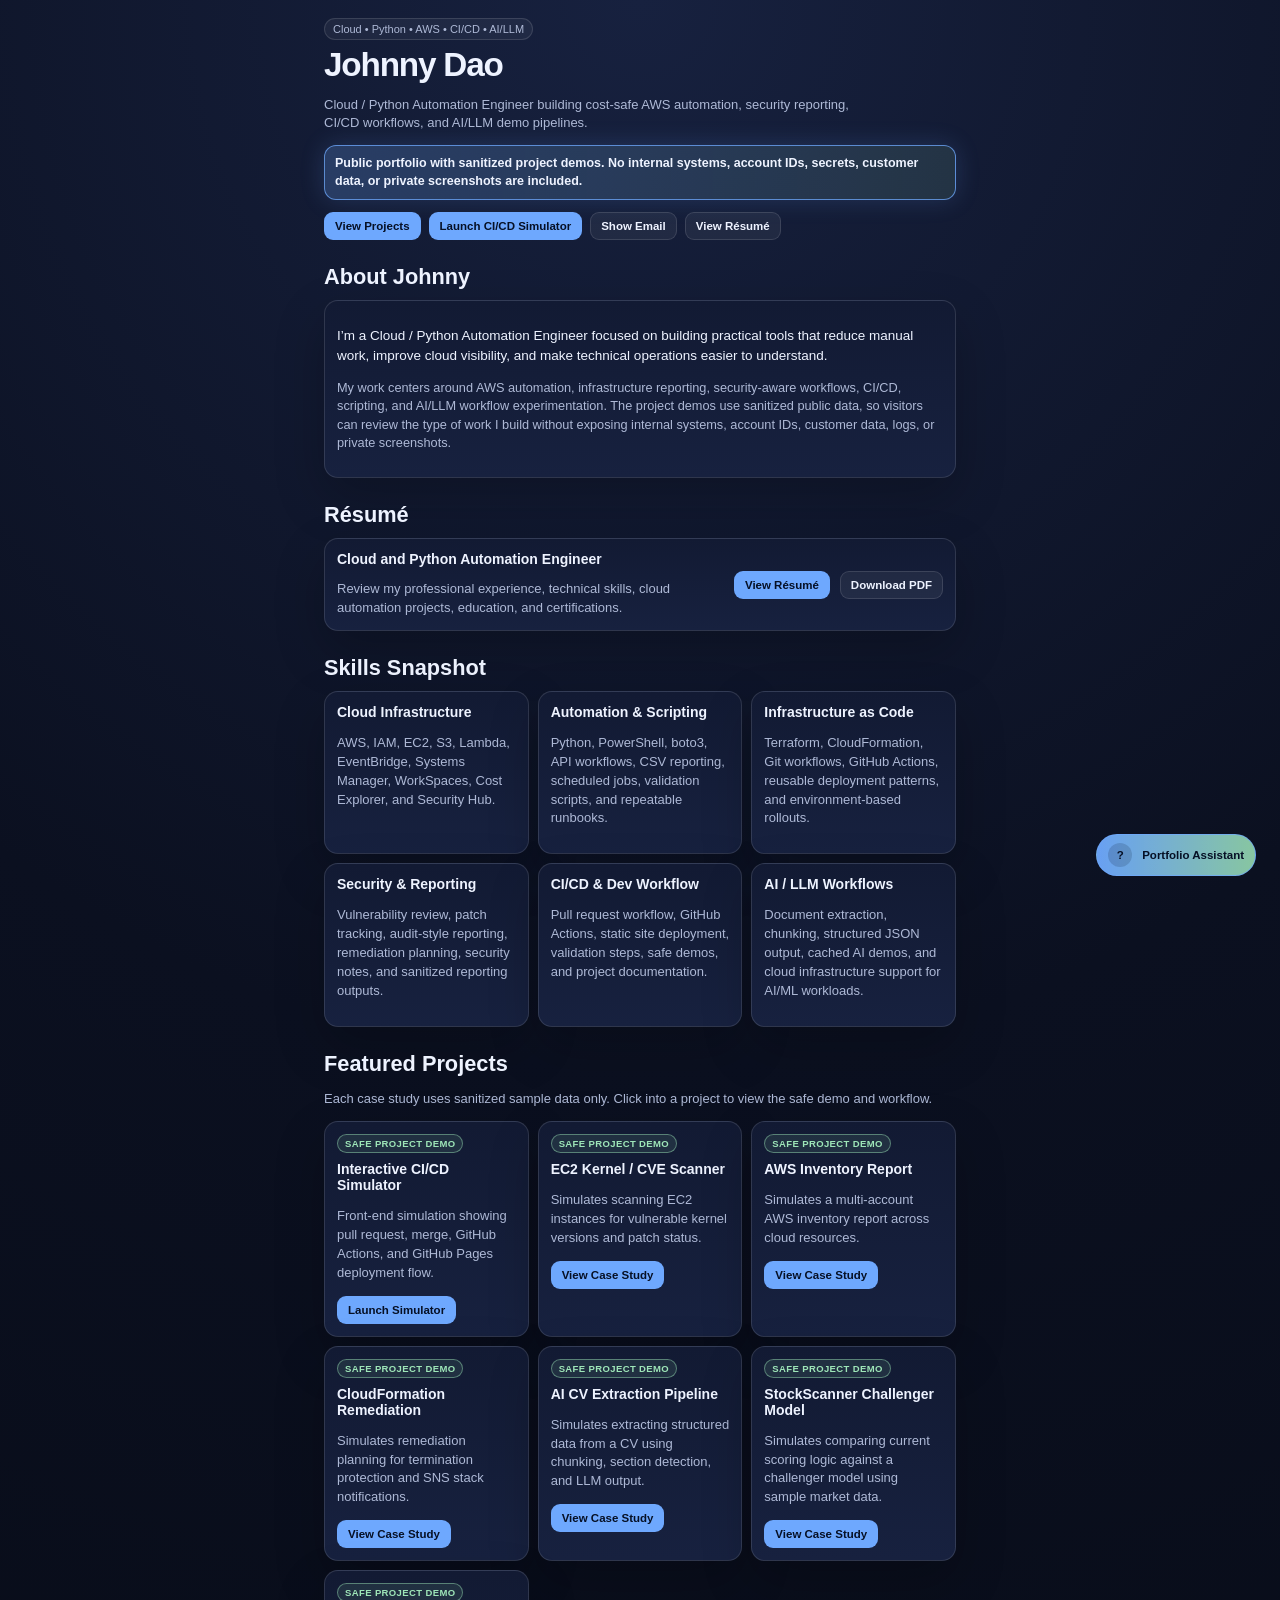
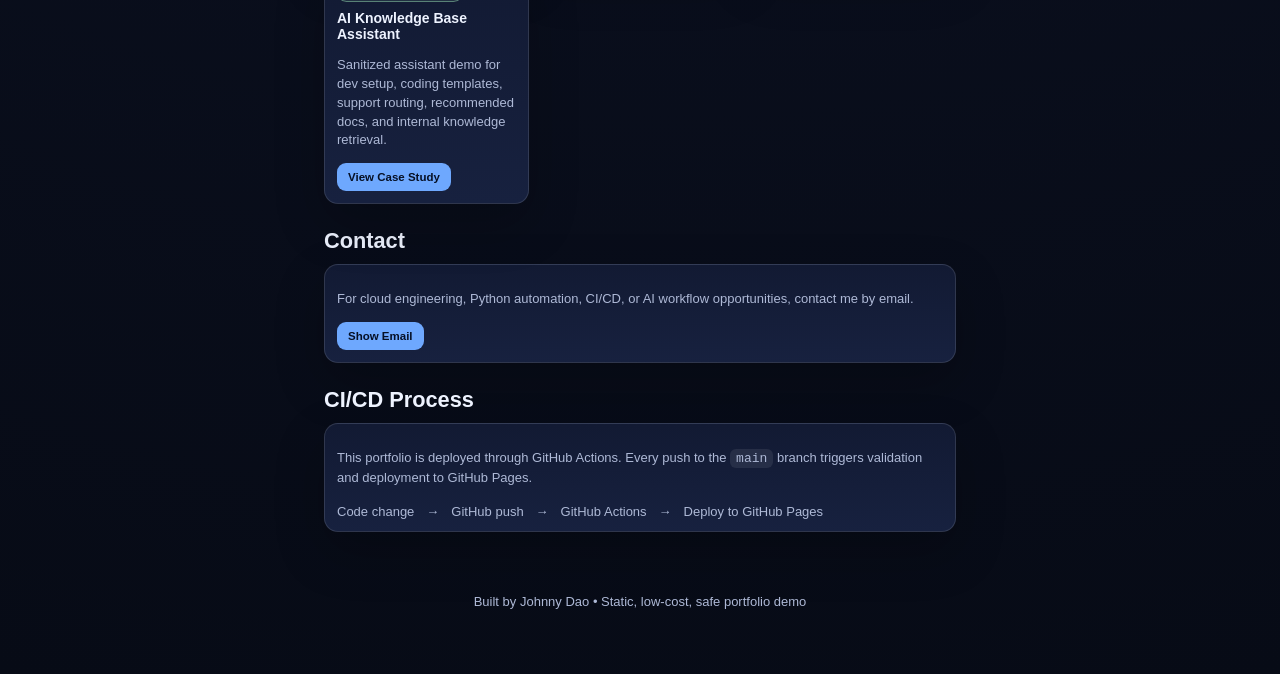
==== commit 81157169: "Place resume link beside email button" ====
--- a/index.html
+++ b/index.html
@@ -21,9 +21,9 @@
 
     <div class="hero-actions">
       <a href="#projects" class="btn primary cta-pulse">View Projects</a>
-      <a href="Johnny-Dao-Resume.pdf" class="btn" target="_blank" rel="noopener">View Résumé</a>
       <a href="projects/cicd-simulator.html" class="btn primary cta-pulse">Launch CI/CD Simulator</a>
       <button class="btn" type="button" data-show-email>Show Email</button>
+      <a href="Johnny-Dao-Resume.pdf" class="btn" target="_blank" rel="noopener">View Résumé</a>
     </div>
 <!-- EMAIL_REVEAL_START -->
     <div id="email-reveal" class="email-reveal hidden" aria-live="polite">
